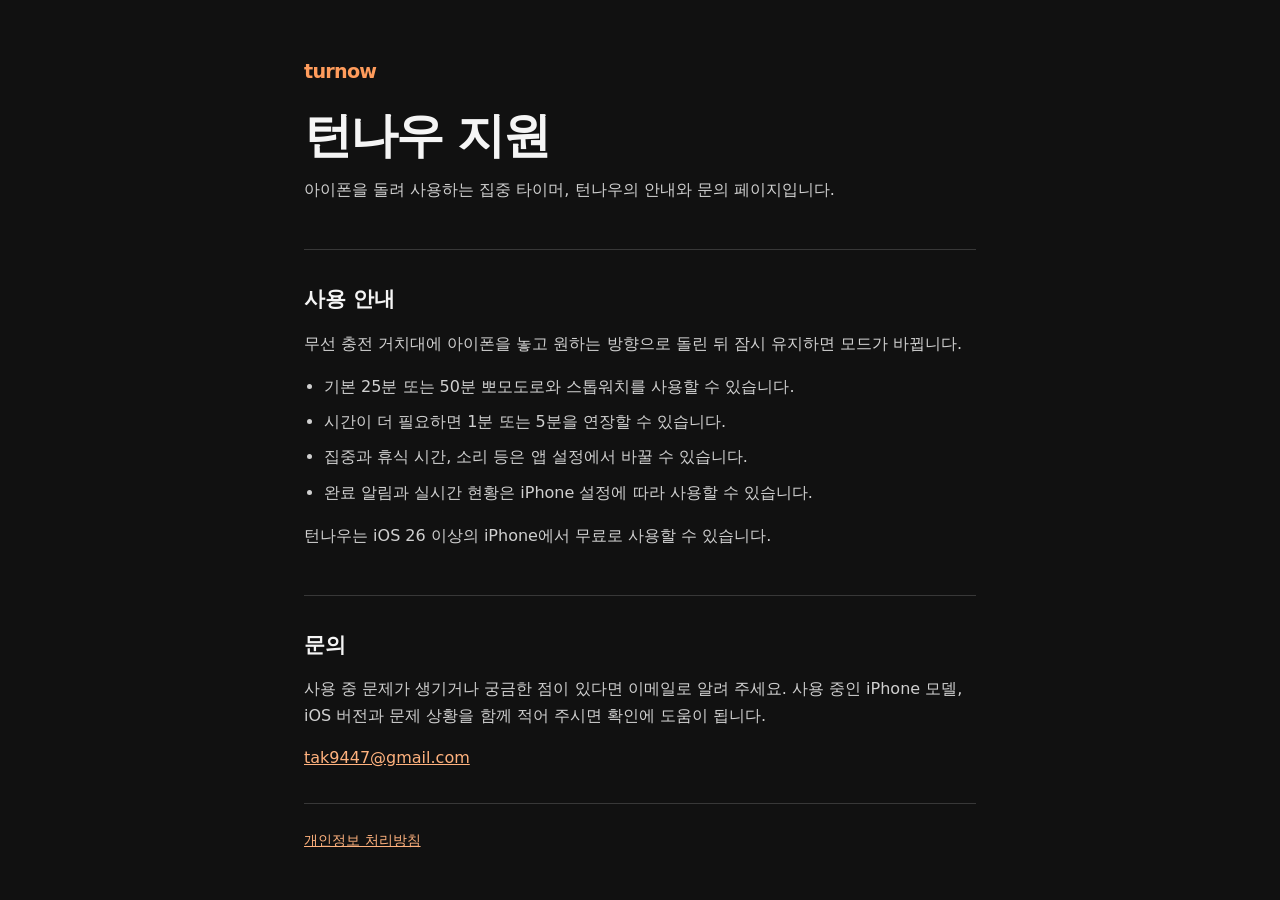
==== index.html @ 001b06fe "Publish turnow support and privacy pages" ====
<!doctype html>
<html lang="ko">
<head>
  <meta charset="utf-8">
  <meta name="viewport" content="width=device-width, initial-scale=1">
  <title>턴나우 지원</title>
  <meta name="description" content="턴나우 사용 안내와 문의">
  <style>
    :root { color-scheme: dark; font-family: -apple-system, BlinkMacSystemFont, system-ui, sans-serif; background: #111; color: #f5f5f5; }
    * { box-sizing: border-box; }
    body { margin: 0; line-height: 1.7; }
    main, footer { max-width: 720px; margin: auto; padding: 0 24px; }
    header { padding: 56px 0 32px; border-bottom: 1px solid #383838; }
    .brand { color: #ff9c5c; font-size: 1.2rem; font-weight: 750; letter-spacing: -.04em; }
    h1 { font-size: clamp(2rem, 7vw, 3rem); line-height: 1.2; letter-spacing: -.04em; margin: 18px 0 12px; }
    h2 { font-size: 1.3rem; margin: 0 0 12px; }
    p { margin: 0 0 14px; color: #d0d0d0; }
    section { padding: 32px 0; border-bottom: 1px solid #383838; }
    ul { padding-left: 1.25em; color: #d0d0d0; }
    li { margin: 8px 0; }
    a { color: #ffb27e; overflow-wrap: anywhere; }
    a:focus-visible { outline: 2px solid #ff9c5c; outline-offset: 4px; }
    footer { padding-top: 24px; padding-bottom: 48px; font-size: .9rem; }
  </style>
</head>
<body>
<main>
  <header>
    <div class="brand">turnow</div>
    <h1>턴나우 지원</h1>
    <p>아이폰을 돌려 사용하는 집중 타이머, 턴나우의 안내와 문의 페이지입니다.</p>
  </header>
  <section>
    <h2>사용 안내</h2>
    <p>무선 충전 거치대에 아이폰을 놓고 원하는 방향으로 돌린 뒤 잠시 유지하면 모드가 바뀝니다.</p>
    <ul>
      <li>기본 25분 또는 50분 뽀모도로와 스톱워치를 사용할 수 있습니다.</li>
      <li>시간이 더 필요하면 1분 또는 5분을 연장할 수 있습니다.</li>
      <li>집중과 휴식 시간, 소리 등은 앱 설정에서 바꿀 수 있습니다.</li>
      <li>완료 알림과 실시간 현황은 iPhone 설정에 따라 사용할 수 있습니다.</li>
    </ul>
    <p>턴나우는 iOS 26 이상의 iPhone에서 무료로 사용할 수 있습니다.</p>
  </section>
  <section>
    <h2>문의</h2>
    <p>사용 중 문제가 생기거나 궁금한 점이 있다면 이메일로 알려 주세요. 사용 중인 iPhone 모델, iOS 버전과 문제 상황을 함께 적어 주시면 확인에 도움이 됩니다.</p>
    <a href="mailto:tak9447@gmail.com">tak9447@gmail.com</a>
  </section>
</main>
<footer><a href="privacy/">개인정보 처리방침</a></footer>
</body>
</html>
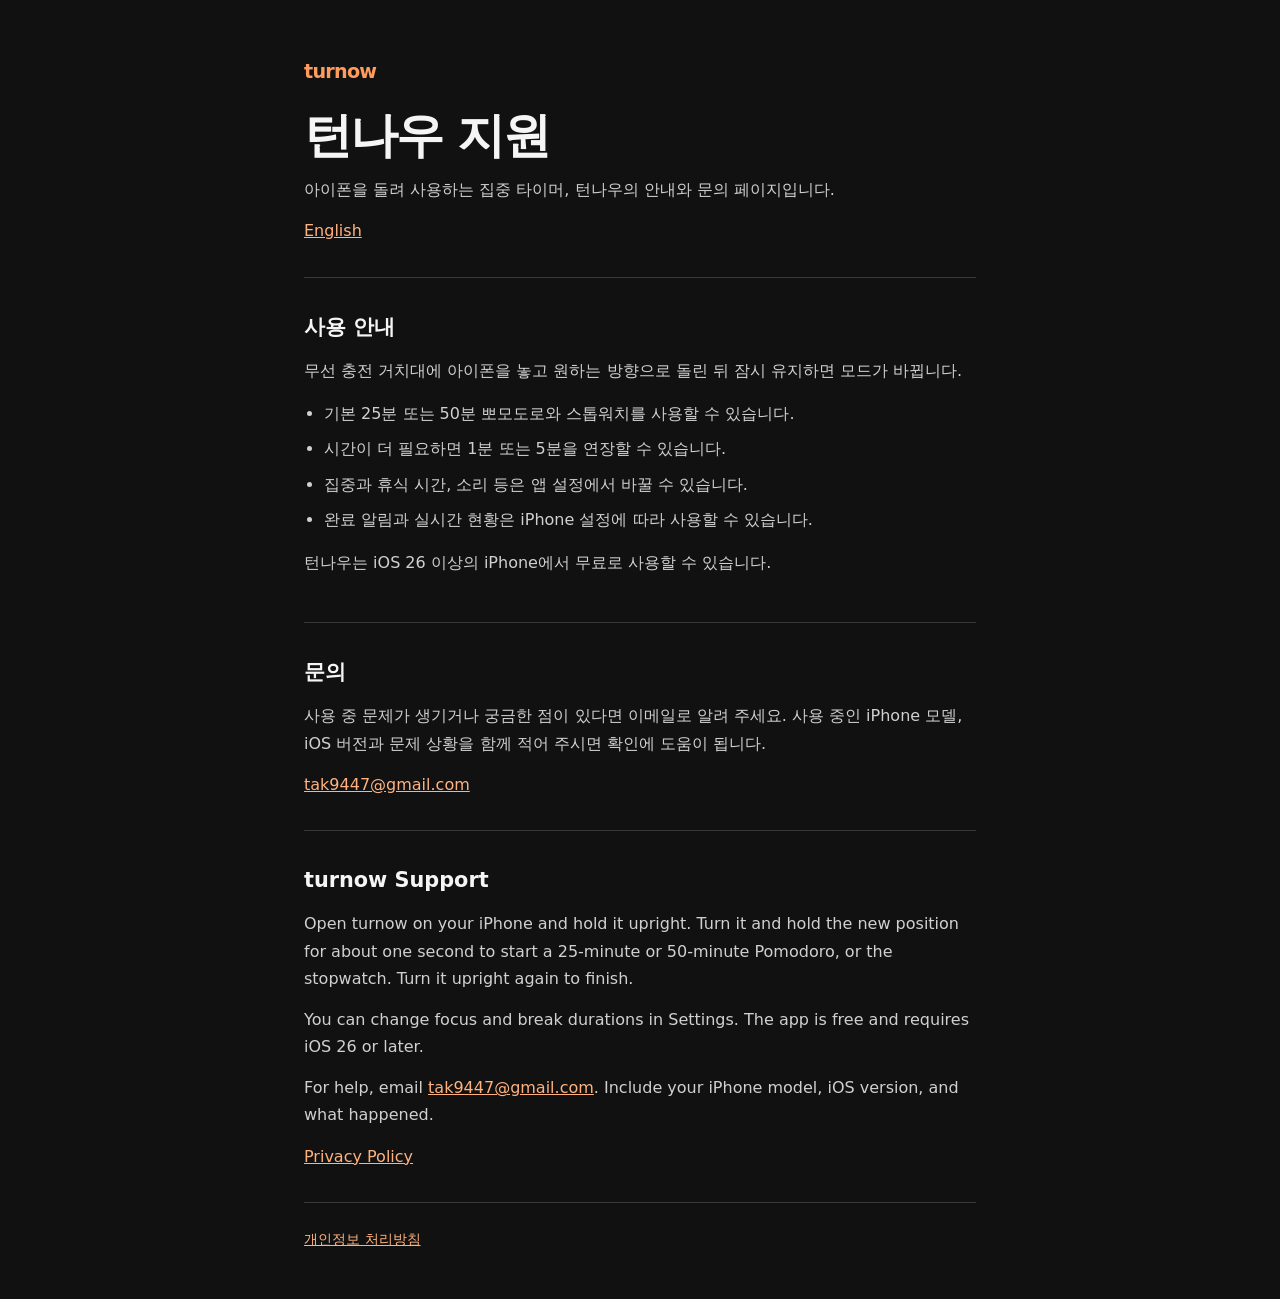
==== commit 04633059: "Add English support and privacy information" ====
--- a/index.html
+++ b/index.html
@@ -29,6 +29,7 @@
     <div class="brand">turnow</div>
     <h1>턴나우 지원</h1>
     <p>아이폰을 돌려 사용하는 집중 타이머, 턴나우의 안내와 문의 페이지입니다.</p>
+    <a href="#english" lang="en">English</a>
   </header>
   <section>
     <h2>사용 안내</h2>
@@ -46,6 +47,14 @@
     <p>사용 중 문제가 생기거나 궁금한 점이 있다면 이메일로 알려 주세요. 사용 중인 iPhone 모델, iOS 버전과 문제 상황을 함께 적어 주시면 확인에 도움이 됩니다.</p>
     <a href="mailto:tak9447@gmail.com">tak9447@gmail.com</a>
   </section>
+
+<section id="english" lang="en">
+  <h2>turnow Support</h2>
+  <p>Open turnow on your iPhone and hold it upright. Turn it and hold the new position for about one second to start a 25-minute or 50-minute Pomodoro, or the stopwatch. Turn it upright again to finish.</p>
+  <p>You can change focus and break durations in Settings. The app is free and requires iOS 26 or later.</p>
+  <p>For help, email <a href="mailto:tak9447@gmail.com">tak9447@gmail.com</a>. Include your iPhone model, iOS version, and what happened.</p>
+  <a href="privacy/#english">Privacy Policy</a>
+</section>
 </main>
 <footer><a href="privacy/">개인정보 처리방침</a></footer>
 </body>
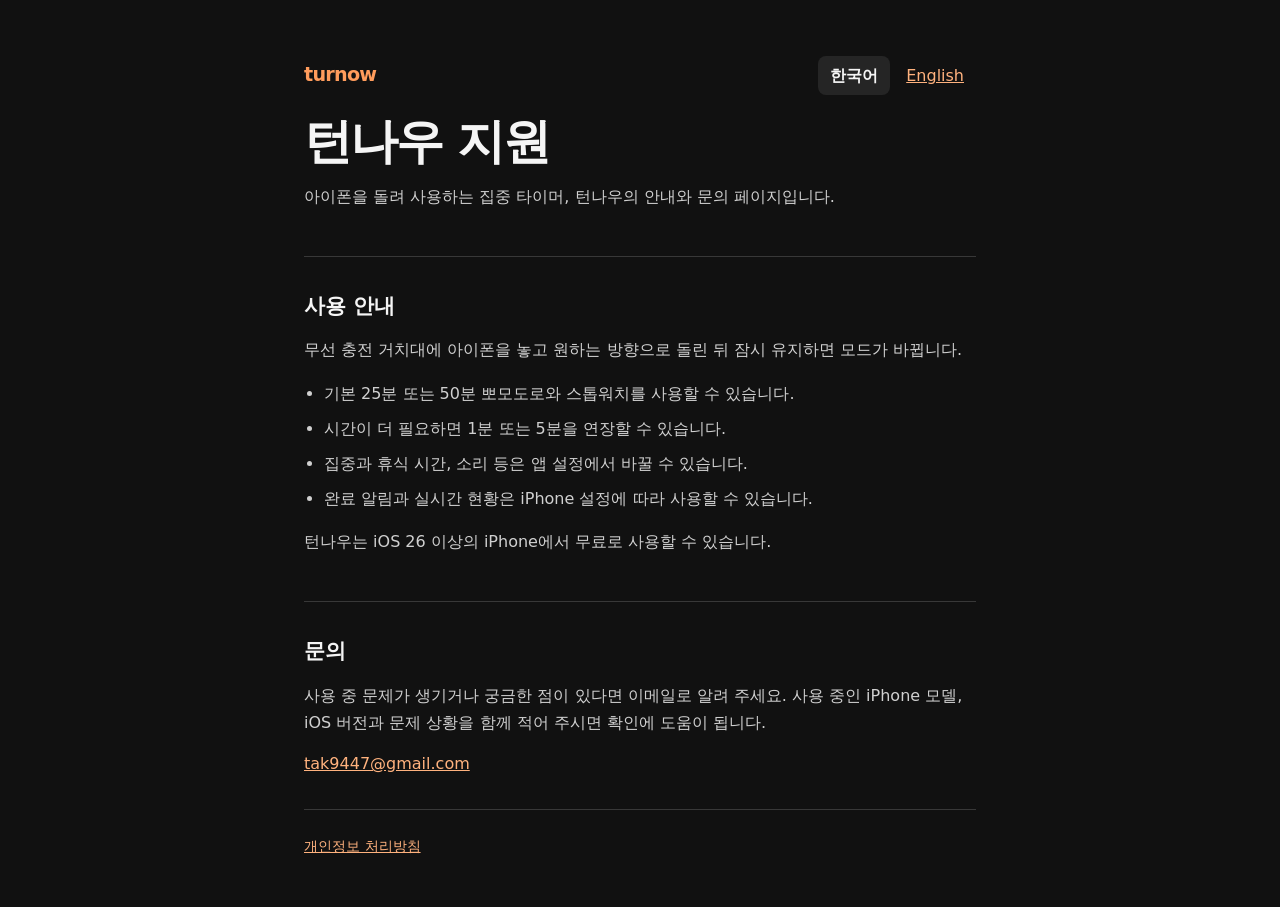
==== commit d7e1c614: "Switch support pages between Korean and English" ====
--- a/index.html
+++ b/index.html
@@ -5,31 +5,21 @@
   <meta name="viewport" content="width=device-width, initial-scale=1">
   <title>턴나우 지원</title>
   <meta name="description" content="턴나우 사용 안내와 문의">
-  <style>
-    :root { color-scheme: dark; font-family: -apple-system, BlinkMacSystemFont, system-ui, sans-serif; background: #111; color: #f5f5f5; }
-    * { box-sizing: border-box; }
-    body { margin: 0; line-height: 1.7; }
-    main, footer { max-width: 720px; margin: auto; padding: 0 24px; }
-    header { padding: 56px 0 32px; border-bottom: 1px solid #383838; }
-    .brand { color: #ff9c5c; font-size: 1.2rem; font-weight: 750; letter-spacing: -.04em; }
-    h1 { font-size: clamp(2rem, 7vw, 3rem); line-height: 1.2; letter-spacing: -.04em; margin: 18px 0 12px; }
-    h2 { font-size: 1.3rem; margin: 0 0 12px; }
-    p { margin: 0 0 14px; color: #d0d0d0; }
-    section { padding: 32px 0; border-bottom: 1px solid #383838; }
-    ul { padding-left: 1.25em; color: #d0d0d0; }
-    li { margin: 8px 0; }
-    a { color: #ffb27e; overflow-wrap: anywhere; }
-    a:focus-visible { outline: 2px solid #ff9c5c; outline-offset: 4px; }
-    footer { padding-top: 24px; padding-bottom: 48px; font-size: .9rem; }
-  </style>
+  <script src="legacy-language.js"></script>
+  <link rel="stylesheet" href="site.css">
 </head>
 <body>
 <main>
   <header>
-    <div class="brand">turnow</div>
+    <div class="header-bar">
+      <div class="brand">turnow</div>
+      <nav class="language-switch" aria-label="언어 선택">
+        <a href="./" lang="ko" hreflang="ko" aria-current="page">한국어</a>
+        <a href="en/" lang="en" hreflang="en">English</a>
+      </nav>
+    </div>
     <h1>턴나우 지원</h1>
     <p>아이폰을 돌려 사용하는 집중 타이머, 턴나우의 안내와 문의 페이지입니다.</p>
-    <a href="#english" lang="en">English</a>
   </header>
   <section>
     <h2>사용 안내</h2>
@@ -47,14 +37,6 @@
     <p>사용 중 문제가 생기거나 궁금한 점이 있다면 이메일로 알려 주세요. 사용 중인 iPhone 모델, iOS 버전과 문제 상황을 함께 적어 주시면 확인에 도움이 됩니다.</p>
     <a href="mailto:tak9447@gmail.com">tak9447@gmail.com</a>
   </section>
-
-<section id="english" lang="en">
-  <h2>turnow Support</h2>
-  <p>Open turnow on your iPhone and hold it upright. Turn it and hold the new position for about one second to start a 25-minute or 50-minute Pomodoro, or the stopwatch. Turn it upright again to finish.</p>
-  <p>You can change focus and break durations in Settings. The app is free and requires iOS 26 or later.</p>
-  <p>For help, email <a href="mailto:tak9447@gmail.com">tak9447@gmail.com</a>. Include your iPhone model, iOS version, and what happened.</p>
-  <a href="privacy/#english">Privacy Policy</a>
-</section>
 </main>
 <footer><a href="privacy/">개인정보 처리방침</a></footer>
 </body>
--- a/site.css
+++ b/site.css
@@ -0,0 +1,25 @@
+:root {
+  color-scheme: dark;
+  font-family: -apple-system, BlinkMacSystemFont, system-ui, sans-serif;
+  background: #111;
+  color: #f5f5f5;
+}
+
+* { box-sizing: border-box; }
+body { margin: 0; line-height: 1.7; }
+main, footer { max-width: 720px; margin: auto; padding: 0 24px; }
+header { padding: 56px 0 32px; border-bottom: 1px solid #383838; }
+.header-bar { display: flex; align-items: center; justify-content: space-between; flex-wrap: wrap; gap: 12px; }
+.brand { color: #ff9c5c; font-size: 1.2rem; font-weight: 750; letter-spacing: -.04em; text-decoration: none; }
+.language-switch { display: flex; flex-wrap: wrap; gap: 4px; }
+.language-switch a { padding: 6px 12px; border-radius: 8px; }
+.language-switch [aria-current="page"] { background: #252525; color: #f5f5f5; font-weight: 650; text-decoration: none; }
+h1 { font-size: clamp(2rem, 7vw, 3rem); line-height: 1.2; letter-spacing: -.04em; margin: 18px 0 12px; }
+h2 { font-size: 1.3rem; margin: 0 0 12px; }
+p { margin: 0 0 14px; color: #d0d0d0; }
+section { padding: 32px 0; border-bottom: 1px solid #383838; }
+ul { padding-left: 1.25em; color: #d0d0d0; }
+li { margin: 8px 0; }
+a { color: #ffb27e; overflow-wrap: anywhere; }
+a:focus-visible { outline: 2px solid #ff9c5c; outline-offset: 4px; }
+footer { padding-top: 24px; padding-bottom: 48px; font-size: .9rem; }
